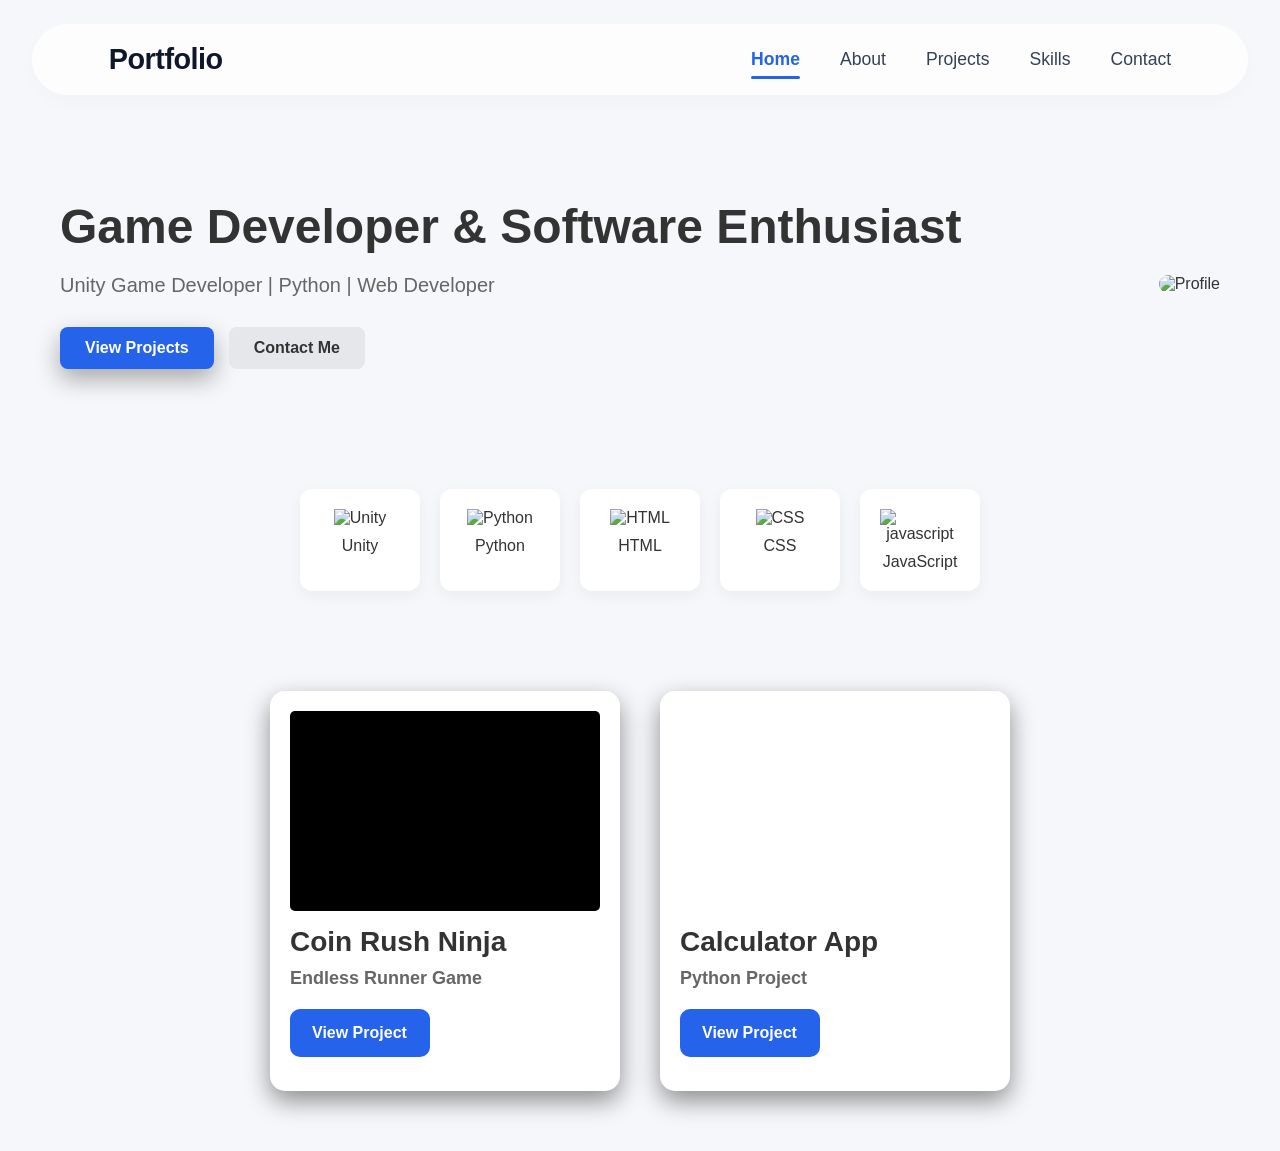
==== index.html @ 98cbcfe7 "Update and rename Home.html to index.html" ====
<!DOCTYPE html>
<html lang="en">

<head>
    <meta charset="UTF-8">
    <title>Home</title>
    <meta name="viewport" content="width=device-width, initial-scale=1.0">
    <link rel="stylesheet" href="Homestyle.css">
</head>

<body>

    <!-- Navbar -->
    <nav class="navbar">
        <div class="logo">Portfolio</div>
        <ul>
            <li><a href="index.html" class="active">Home</a></li>
            <li><a href="About.html">About</a></li>
            <li><a href="Projects.html">Projects</a></li>
            <li><a href="Skills.html">Skills</a></li>
            <li><a href="Contact.html">Contact</a></li>
        </ul>
    </nav>

    <!-- Hero Section -->
    <section class="hero">
        <div class="hero-text">
            <h1>Game Developer & Software Enthusiast</h1>
            <p>Unity Game Developer | Python | Web Developer</p>

            <div class="buttons">
                <a href="Projects.html" class="btn primary">View Projects</a>
                <a href="Contact.html" class="btn secondary">Contact Me</a>
            </div>
        </div>

        <div class="hero-image">
            <img src="images/profile.jpg" alt="Profile">
        </div>
    </section>

    <!-- Skills -->
    <section class="skills">
        <div class="skill-card unity">
            <img src="images/unity.png" alt="Unity">
            <p>Unity</p>
        </div>

        <div class="skill-card python">
            <img src="images/python.png" alt="Python">
            <p>Python</p>
        </div>

        <div class="skill-card">
            <img src="images/html.png" alt="HTML">
            <p>HTML</p>
        </div>

        <div class="skill-card">
            <img src="Images/css.png" alt="CSS">
            <p>CSS</p>
        </div>
        <div class="skill-card">
            <img src="Images/javascript.png" alt="javascript">
            <p>JavaScript</p>
        </div>
    </section>

    <!-- Projects -->
    <section class="projects">
        <div class="card1 Game-card">
            <div class="youtube-container">
                <iframe 
                    width="100%" 
                    height="200" 
                    src="https://www.youtube.com/embed/jLHLz9n6tJU?autoplay=1&mute=1&loop=1&playlist=jLHLz9n6tJU"
                    title="Coin Rush Ninja Gameplay"
                    frameborder="0"
                    allow="accelerometer; autoplay; clipboard-write; encrypted-media; gyroscope; picture-in-picture; web-share"
                    referrerpolicy="strict-origin-when-cross-origin"
                    allowfullscreen>
                </iframe>
            </div>
            <h1>Coin Rush Ninja</h1>
            <h2>Endless Runner Game</h2>
            <a href="#" class="btn1">View Project</a>
        </div>

        <div class="card1 python-card">
            <video class="project-video" autoplay muted loop playsinline>
                <source src="Videos/FV.mp4" type="video/mp4">
                Your browser does not support the video tag.
            </video>
            <h1>Calculator App</h1>
            <h2>Python Project</h2>
            <a href="#" class="btn1">View Project</a>
        </div>
    </section>

</body>


</html>
---- Homestyle.css ----
* {
    margin: 0;
    padding: 0;
    box-sizing: border-box;
    font-family: Arial, sans-serif;
}

body {
    background: #f5f7fa;
    color: #333;
}

.logo {
    font-family: 'Arial Narrow Bold', sans-serif, Helvetica, sans-serif;
    font-size: xx-large;
    font: bolder;
}

/* ---------- navigation (same style as all pages) ---------- */
nav {
    display: flex;
    justify-content: space-between;
    align-items: center;
    padding: 1.2rem 6%;
    background: rgba(255,255,255,0.75);
    backdrop-filter: blur(10px);
    border-radius: 3rem;
    margin: 1.5rem 2rem;
    box-shadow: 0 8px 20px rgba(0,0,0,0.02);
}

.logo {
    font-size: 1.8rem;
    font-weight: 700;
    letter-spacing: -0.5px;
    color: #0f172a;
}

nav ul {
    list-style: none;
    display: flex;
    gap: 2.5rem;
}

nav a {
    text-decoration: none;
    color: #334155;
    font-weight: 500;
    font-size: 1.1rem;
    transition: 0.2s;
    position: relative;
    padding-bottom: 4px;
}

nav a:hover {
    color: #2563eb;
}

nav a.active {
    color: #2563eb;
    font-weight: 600;
}

nav a.active::after {
    content: '';
    position: absolute;
    bottom: -6px;
    left: 0;
    width: 100%;
    height: 3px;
    background: #2563eb;
    border-radius: 6px;
}

/* Hero */
.hero {
    display: flex;
    align-items: center;
    justify-content: space-between;
    padding: 80px 60px;
}

.hero-text h1 {
    font-size: 48px;
    margin-bottom: 20px;
}

.hero-text p {
    font-size: 20px;
    margin-bottom: 30px;
    color: #666;
}

.buttons {
    display: flex;
    gap: 15px;
}

.btn {
    padding: 12px 25px;
    border-radius: 8px;
    text-decoration: none;
    font-weight: bold;
    transition: transform 0.3s ease, box-shadow 0.3s ease;
}

.primary {
    background: #2563eb;
    color: white;
    box-shadow: 0 10px 25px rgba(0, 0, 0, 0.326);
}

.primary:hover {
    box-shadow: 0 10px 25px rgba(0, 0, 0, 0.726);
    transform: scale(1.1);
}

.secondary {
    background: #e5e7eb;
    color: #333;
}

.secondary:hover {
    background: #d1d5db;
    box-shadow: 0 10px 25px rgba(0, 0, 0, 0.326);
    transform: scale(1.1);
}

/* Hero Image */
.hero-image img {
    width: 350px;
    border-radius: 15px;
}

/* Skills */
.skills {
    display: flex;
    justify-content: center;
    gap: 20px;
    padding: 40px;
}

.skill-card {
    background: white;
    padding: 20px;
    border-radius: 12px;
    box-shadow: 0 5px 15px rgba(0, 0, 0, 0.05);
    text-align: center;
    width: 120px;
    transition: transform 0.3s ease;
}

.skill-card img {
    width: 50px;
    margin-bottom: 10px;
}

.skill-card.unity img {
    width: 70px;
    height: 70px;
}

.skill-card.python img {
    width: 65px;
    height: 65px;
}

.skill-card:hover {
    transform: translateY(-8px);
    box-shadow: 0 10px 25px rgba(83, 83, 83, 0.526);
}

/* Projects */
.projects {
    display: flex;
    justify-content: center;
    gap: 40px;
    padding: 60px;
}

.card1 {
    display: flex;
    flex-direction: column;
    justify-content: flex-start;
    align-items: flex-start;
    padding: 20px;
    border-radius: 15px;
    box-shadow: 0 10px 25px rgba(0, 0, 0, 0.426);
    height: 400px;
    width: 350px;
    background-color: white;
    transition: box-shadow 0.3s ease, transform 0.3s ease;
    overflow: hidden;
}

.card1:hover {
    box-shadow: 0 10px 25px rgba(0, 0, 0, 0.826);
    transform: translateY(-5px);
}

.project-video {
    width: 100%;
    height: 200px;
    object-fit: cover;
    border-radius: 5px;
    margin-bottom: 15px;
}

.youtube-container {
    position: relative;
    width: 100%;
    height: 200px;
    overflow: hidden;
    border-radius: 5px;
    margin-bottom: 15px;
    background: #000;
}

.youtube-container iframe {
    position: absolute;
    top: 0;
    left: 0;
    width: 100%;
    height: 100%;
}

.card1:hover .youtube-container {
    box-shadow: 0 4px 15px rgba(0,0,0,0.3);
}

.card1 h1 {
    font-size: 28px;
    margin-bottom: 10px;
    text-align: left;
}

.card1 h2 {
    font-size: 18px;
    margin-bottom: 20px;
    color: #666;
    text-align: left;
}

.btn1 {
    width: 140px;
    padding: 15px 22px;
    font-size: 16px;
    border-radius: 10px;
    text-decoration: none;
    background-color: #2563eb;
    color: white;
    font-weight: bold;
    transition: transform 0.3s;
}

.btn1:hover {
    transform: translateY(-4px);
}

/* ===== RESPONSIVE TWEAKS (no visual changes, only adapt layout) ===== */

/* Large tablets & small desktops */
@media screen and (max-width: 1100px) {
    .hero {
        padding: 60px 40px;
    }
    .hero-text h1 {
        font-size: 44px;
    }
    .projects {
        gap: 30px;
    }
    .card1 {
        width: 320px;
        height: 380px;
    }
    .project-video {
        height: 180px;
    }
    .youtube-container {
        height: 180px;
    }
}

/* Tablets landscape & portrait */
@media screen and (max-width: 900px) {
    nav {
        padding: 1rem 5%;
        margin: 1.2rem 1.5rem;
    }
    nav ul {
        gap: 1.8rem;
    }
    
    .hero {
        flex-direction: column;
        text-align: center;
        padding: 50px 30px;
        gap: 40px;
    }
    
    .hero-text h1 {
        font-size: 42px;
    }
    
    .buttons {
        justify-content: center;
    }
    
    .hero-image img {
        width: 300px;
    }
    
    .skills {
        padding: 30px 20px;
        gap: 15px;
    }
    
    .projects {
        flex-direction: column;
        align-items: center;
        padding: 40px 20px;
        gap: 30px;
    }
    .card1 {
        width: 100%;
        max-width: 400px;
        height: auto;
    }
    .project-video {
        height: 200px;
    }
    .youtube-container {
        height: 200px;
    }
}

/* Mobile large */
@media screen and (max-width: 650px) {
    nav {
        flex-direction: column;
        gap: 1rem;
        padding: 1rem 1.5rem;
        margin: 1rem;
        border-radius: 2rem;
    }
    nav ul {
        flex-wrap: wrap;
        justify-content: center;
        gap: 1.2rem 1.5rem;
    }
    .logo {
        font-size: 1.8rem;
    }
    
    .hero {
        padding: 40px 20px;
    }
    
    .hero-text h1 {
        font-size: 36px;
    }
    
    .hero-text p {
        font-size: 18px;
    }
    
    .buttons {
        flex-direction: column;
        align-items: center;
        gap: 12px;
    }
    
    .btn {
        width: 200px;
        text-align: center;
    }
    
    .hero-image img {
        width: 260px;
    }
    
    .skills {
        flex-wrap: wrap;
        justify-content: center;
        padding: 30px 15px;
        gap: 15px;
    }
    
    .skill-card {
        width: 100px;
        padding: 15px;
    }
    
    .skill-card img {
        width: 40px;
    }
    
    .skill-card.unity img {
        width: 55px;
        height: 55px;
    }
    
    .skill-card.python img {
        width: 50px;
        height: 50px;
    }
    
    .card1 {
        width: 100%;
        height: auto;
    }
    
    .project-video {
        height: 160px;
    }
    .youtube-container {
        height: 160px;
    }
    
    .btn1 {
        width: 130px;
        padding: 12px 18px;
        font-size: 15px;
    }
    .card1 h1 {
        font-size: 24px;
    }
    .card1 h2 {
        font-size: 16px;
    }
}

/* Mobile small */
@media screen and (max-width: 400px) {
    nav ul {
        gap: 0.8rem 1rem;
    }
    
    nav a {
        font-size: 1rem;
    }
    
    .logo {
        font-size: 1.6rem;
    }
    
    .hero-text h1 {
        font-size: 30px;
    }
    
    .hero-text p {
        font-size: 16px;
    }
    
    .hero-image img {
        width: 220px;
    }
    
    .skills {
        gap: 10px;
    }
    
    .skill-card {
        width: 85px;
        padding: 12px 8px;
    }
    
    .skill-card p {
        font-size: 13px;
    }
    
    .skill-card img {
        width: 35px;
    }
    
    .skill-card.unity img {
        width: 48px;
        height: 48px;
    }
    
    .skill-card.python img {
        width: 45px;
        height: 45px;
    }
    
    .projects {
        padding: 30px 10px;
    }
    
    .card1 {
        padding: 15px;
    }
    
    .project-video {
        height: 140px;
    }
    .youtube-container {
        height: 140px;
    }
    
    .card1 h1 {
        font-size: 22px;
    }
    
    .card1 h2 {
        font-size: 15px;
    }
    
    .btn1 {
        width: 115px;
        padding: 10px 15px;
        font-size: 14px;
    }
}

/* Ensure images never overflow */
img {
    max-width: 100%;
    height: auto;
}

/* tiny extra safety for flex wrap */
.skills, .projects, .buttons {
    flex-wrap: wrap;
}
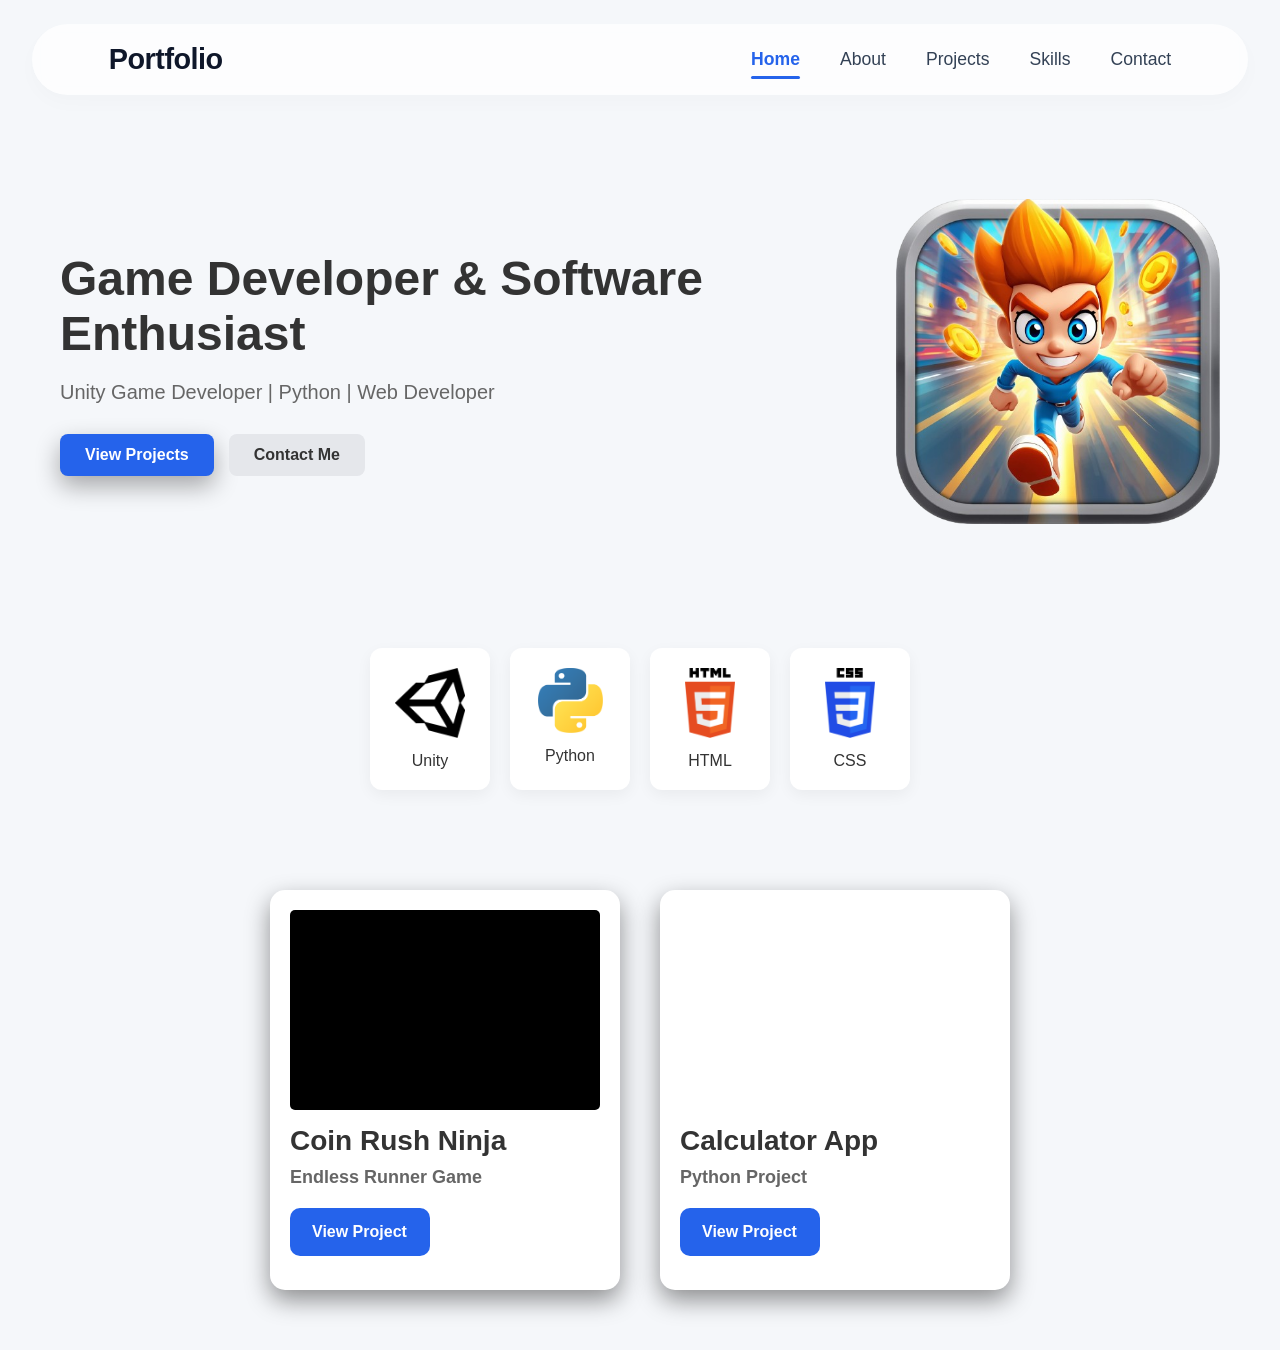
==== commit 307ad868: "Update index.html" ====
--- a/index.html
+++ b/index.html
@@ -35,34 +35,30 @@
         </div>
 
         <div class="hero-image">
-            <img src="images/profile.jpg" alt="Profile">
+            <img src="profile.jpg" alt="Profile">
         </div>
     </section>
 
     <!-- Skills -->
     <section class="skills">
         <div class="skill-card unity">
-            <img src="images/unity.png" alt="Unity">
+            <img src="unity.png" alt="Unity">
             <p>Unity</p>
         </div>
 
         <div class="skill-card python">
-            <img src="images/python.png" alt="Python">
+            <img src="python.png" alt="Python">
             <p>Python</p>
         </div>
 
         <div class="skill-card">
-            <img src="images/html.png" alt="HTML">
+            <img src="html.png" alt="HTML">
             <p>HTML</p>
         </div>
 
         <div class="skill-card">
-            <img src="Images/css.png" alt="CSS">
+            <img src="css.png" alt="CSS">
             <p>CSS</p>
-        </div>
-        <div class="skill-card">
-            <img src="Images/javascript.png" alt="javascript">
-            <p>JavaScript</p>
         </div>
     </section>
 
@@ -101,3 +97,4 @@
 
 
 </html>
+
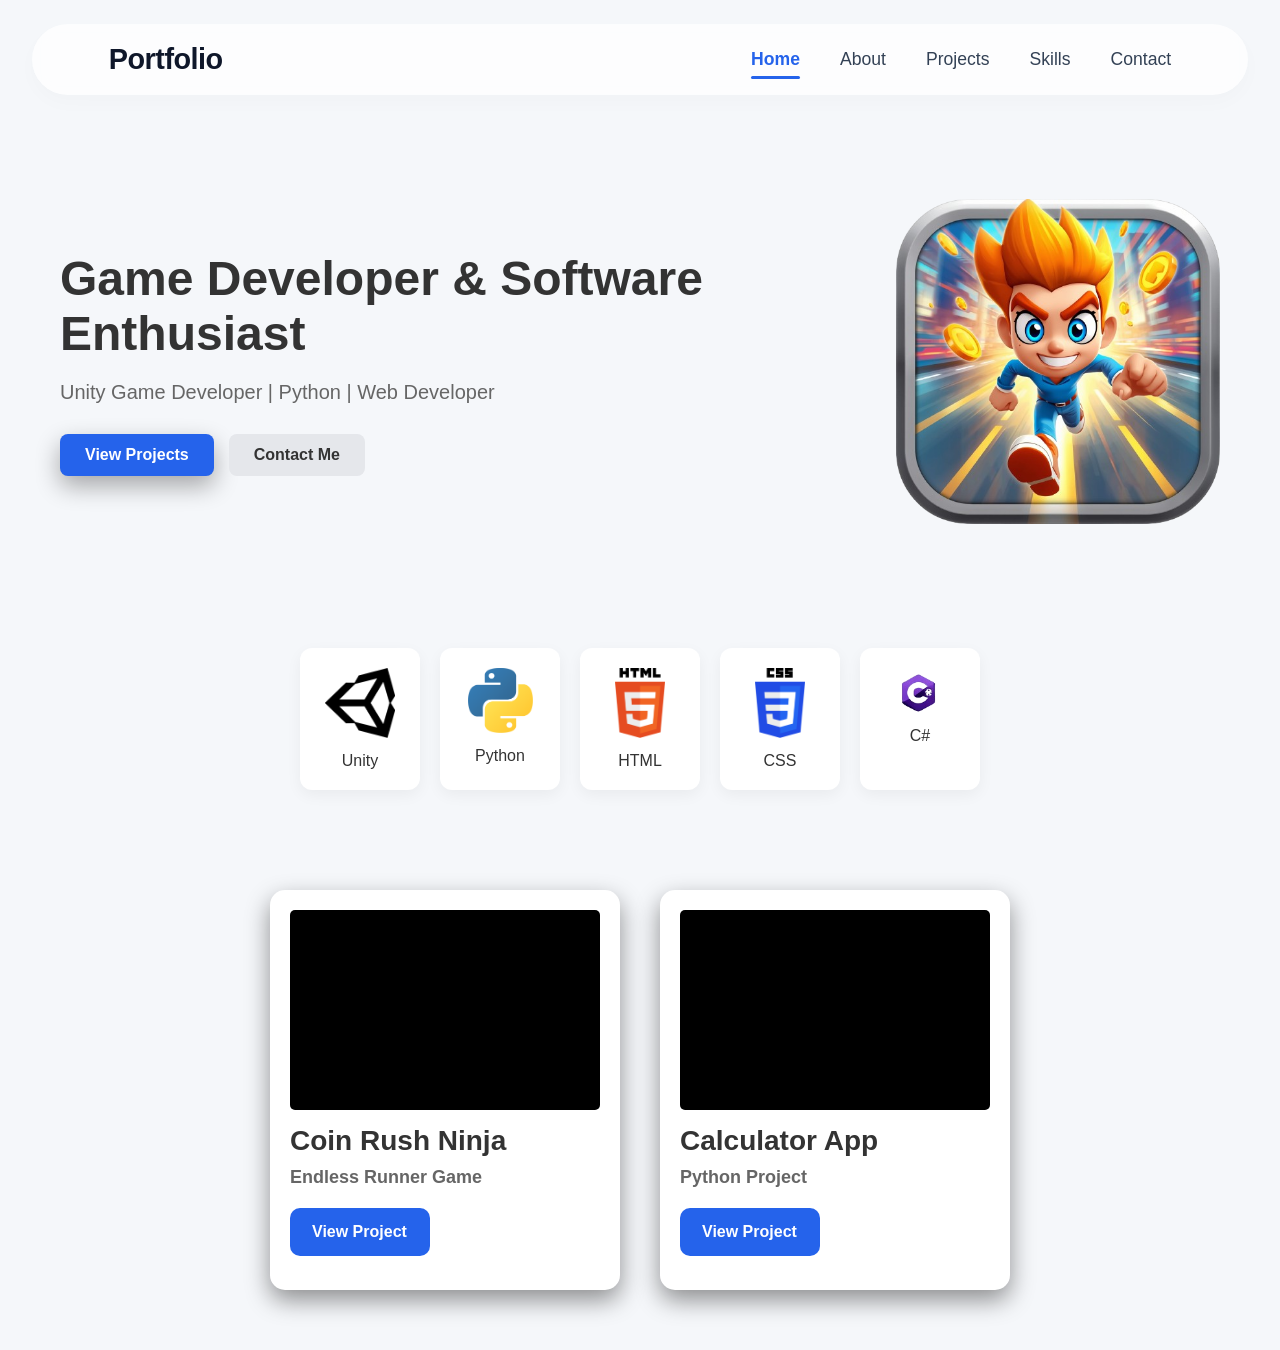
==== commit ea8901f6: "Add files via upload" ====
--- a/index.html
+++ b/index.html
@@ -60,41 +60,42 @@
             <img src="css.png" alt="CSS">
             <p>CSS</p>
         </div>
+        <div class="skill-card">
+            <img src="Csharp.png" alt="C#">
+            <p>C#</p>
+        </div>
     </section>
 
     <!-- Projects -->
     <section class="projects">
         <div class="card1 Game-card">
             <div class="youtube-container">
-                <iframe 
-                    width="100%" 
-                    height="200" 
-                    src="https://www.youtube.com/embed/jLHLz9n6tJU?autoplay=1&mute=1&loop=1&playlist=jLHLz9n6tJU"
-                    title="Coin Rush Ninja Gameplay"
-                    frameborder="0"
+                <iframe width="100%" height="200"
+                    src="https://www.youtube.com/embed/5_jWPqMNTqg?autoplay=1&mute=1&loop=1&playlist=5_jWPqMNTqg"
+                    title="Coin Rush Ninja Gameplay" frameborder="0"
                     allow="accelerometer; autoplay; clipboard-write; encrypted-media; gyroscope; picture-in-picture; web-share"
-                    referrerpolicy="strict-origin-when-cross-origin"
-                    allowfullscreen>
+                    referrerpolicy="strict-origin-when-cross-origin" allowfullscreen>
                 </iframe>
             </div>
             <h1>Coin Rush Ninja</h1>
             <h2>Endless Runner Game</h2>
-            <a href="#" class="btn1">View Project</a>
+            <a href="Projects.html" class="btn1">View Project</a>
         </div>
 
         <div class="card1 python-card">
-            <video class="project-video" autoplay muted loop playsinline>
-                <source src="Videos/FV.mp4" type="video/mp4">
-                Your browser does not support the video tag.
-            </video>
+            <div class="youtube-container">
+                <iframe src="https://www.youtube.com/embed/14AIPfbw6t0" title="Calculator Demo" frameborder="0"
+                    allowfullscreen>
+                </iframe>
+            </div>
+
             <h1>Calculator App</h1>
             <h2>Python Project</h2>
-            <a href="#" class="btn1">View Project</a>
+            <a href="Projects.html" class="btn1">View Project</a>
+
         </div>
     </section>
 
 </body>
 
-
-</html>
-
+</html>
